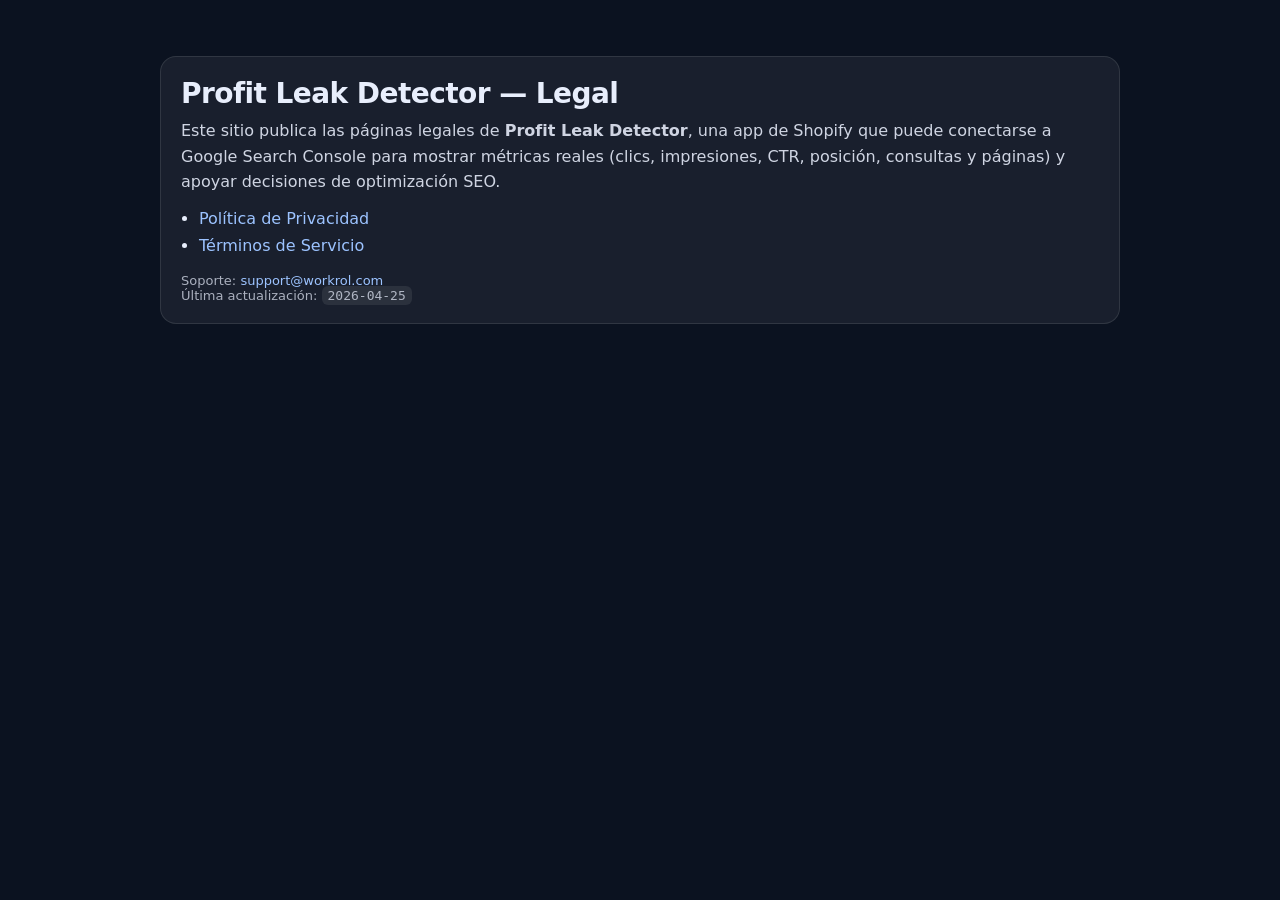
==== index.html @ 9bccf67a "Initial legal pages Made-with: Cursor" ====
<!doctype html>
<html lang="es">
  <head>
    <meta charset="utf-8" />
    <meta name="viewport" content="width=device-width, initial-scale=1" />
    <title>Profit Leak Detector — Legal</title>
    <meta name="description" content="Páginas legales de Profit Leak Detector (Shopify app)." />
    <style>
      :root { color-scheme: light; }
      body { font-family: ui-sans-serif, system-ui, -apple-system, Segoe UI, Roboto, Arial, sans-serif; margin: 0; background: #0b1220; color: #e8eefc; }
      .wrap { max-width: 960px; margin: 0 auto; padding: 56px 20px; }
      .card { background: rgba(255,255,255,0.06); border: 1px solid rgba(255,255,255,0.10); border-radius: 16px; padding: 20px; }
      a { color: #9cc3ff; text-decoration: none; }
      a:hover { text-decoration: underline; }
      h1 { font-size: 28px; margin: 0 0 8px; letter-spacing: -0.02em; }
      p { margin: 0 0 14px; line-height: 1.6; color: rgba(232,238,252,0.88); }
      ul { margin: 12px 0 0; padding-left: 18px; }
      li { margin: 8px 0; }
      .muted { color: rgba(232,238,252,0.70); font-size: 13px; }
      .footer { margin-top: 18px; }
      code { background: rgba(255,255,255,0.08); padding: 2px 6px; border-radius: 6px; }
    </style>
  </head>
  <body>
    <div class="wrap">
      <div class="card">
        <h1>Profit Leak Detector — Legal</h1>
        <p>
          Este sitio publica las páginas legales de <strong>Profit Leak Detector</strong>, una app de Shopify que
          puede conectarse a Google Search Console para mostrar métricas reales (clics, impresiones, CTR, posición, consultas y páginas)
          y apoyar decisiones de optimización SEO.
        </p>
        <ul>
          <li><a href="./privacy.html">Política de Privacidad</a></li>
          <li><a href="./terms.html">Términos de Servicio</a></li>
        </ul>
        <div class="footer muted">
          Soporte: <a href="mailto:support@workrol.com">support@workrol.com</a><br />
          Última actualización: <code>2026-04-25</code>
        </div>
      </div>
    </div>
  </body>
</html>
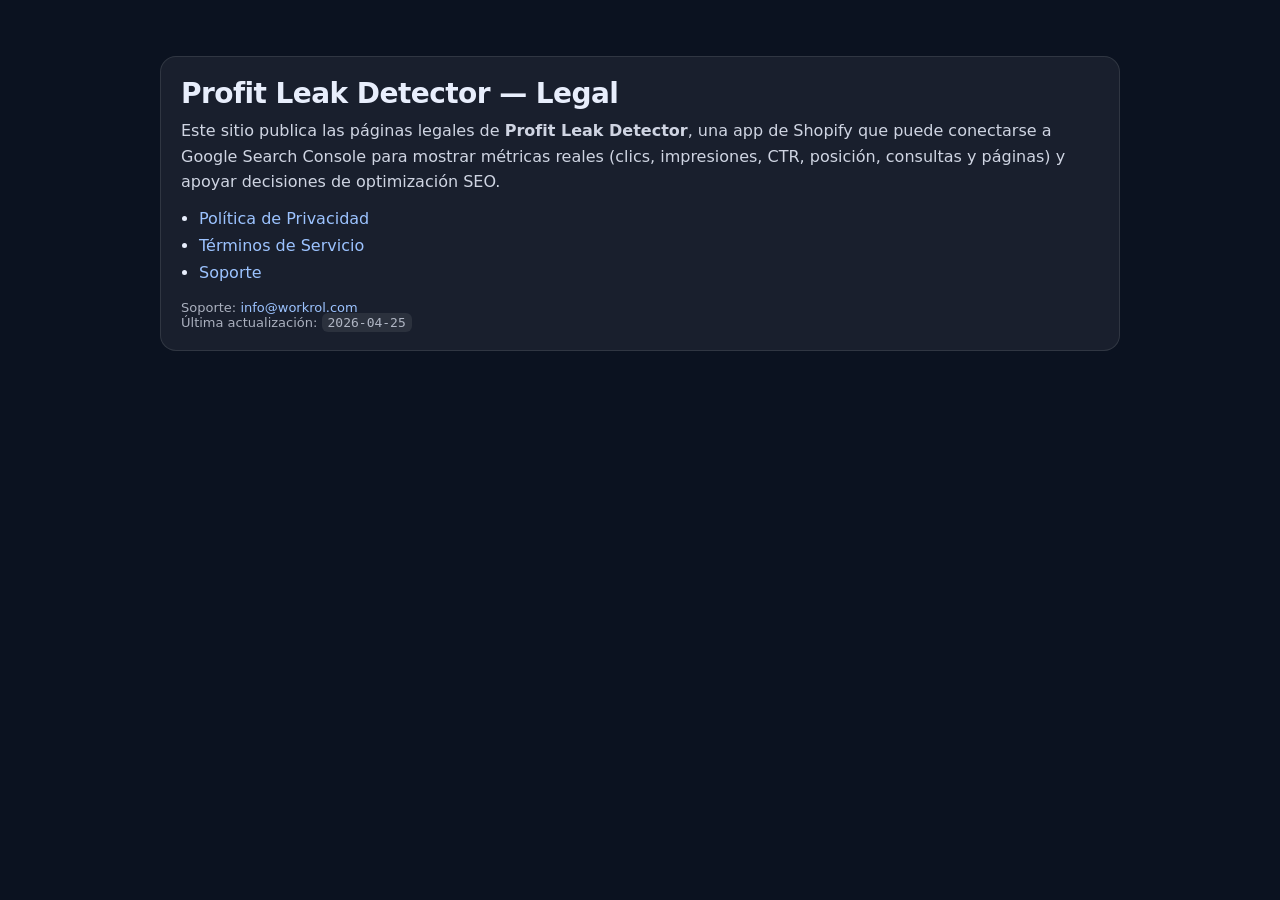
==== commit 2461f3ce: "Update support email and add support page Made-with: Cursor" ====
--- a/index.html
+++ b/index.html
@@ -33,9 +33,10 @@
         <ul>
           <li><a href="./privacy.html">Política de Privacidad</a></li>
           <li><a href="./terms.html">Términos de Servicio</a></li>
+          <li><a href="./support.html">Soporte</a></li>
         </ul>
         <div class="footer muted">
-          Soporte: <a href="mailto:support@workrol.com">support@workrol.com</a><br />
+          Soporte: <a href="mailto:info@workrol.com">info@workrol.com</a><br />
           Última actualización: <code>2026-04-25</code>
         </div>
       </div>
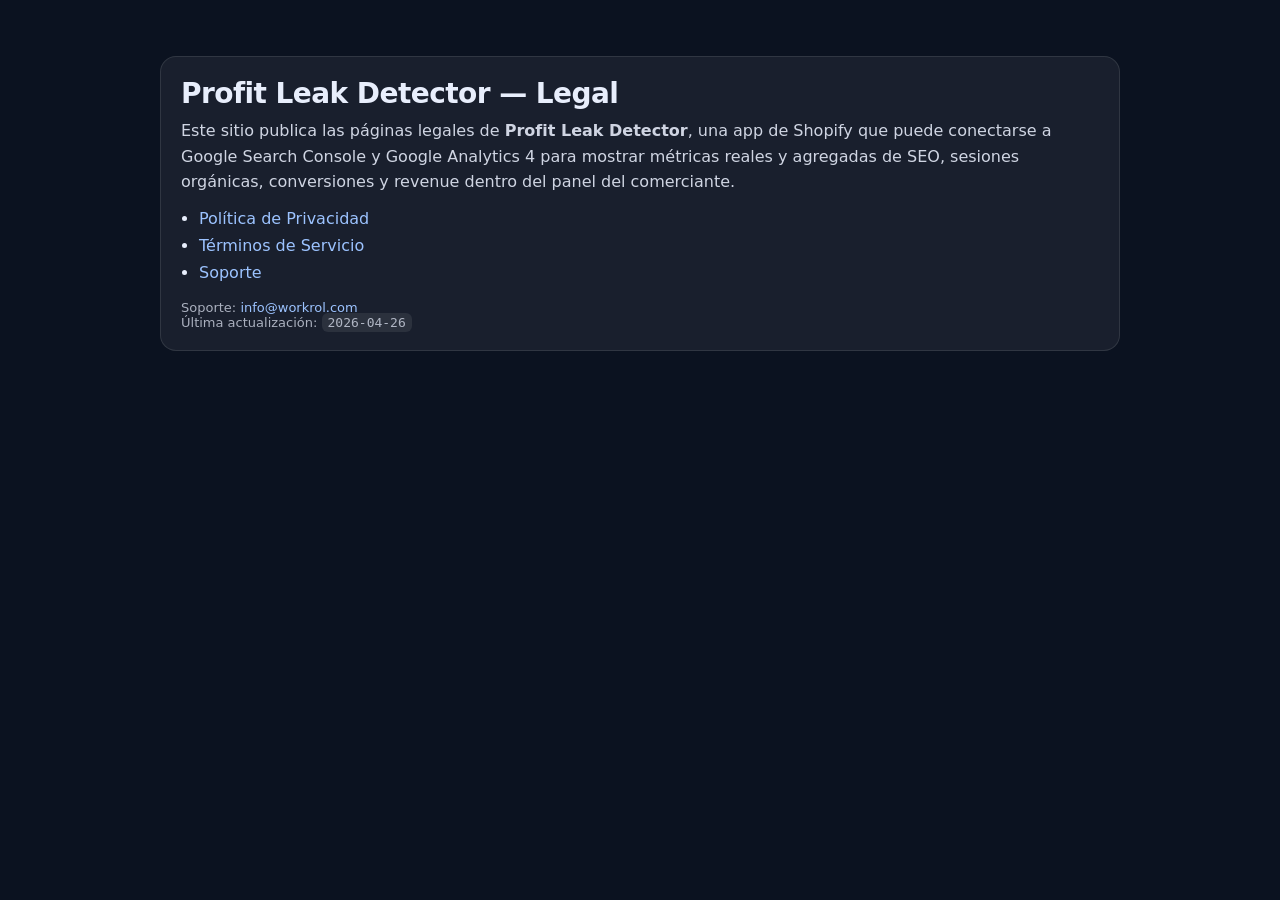
==== commit ee07e381: "Update legal pages for Google Analytics access Made-with: Cursor" ====
--- a/index.html
+++ b/index.html
@@ -27,8 +27,8 @@
         <h1>Profit Leak Detector — Legal</h1>
         <p>
           Este sitio publica las páginas legales de <strong>Profit Leak Detector</strong>, una app de Shopify que
-          puede conectarse a Google Search Console para mostrar métricas reales (clics, impresiones, CTR, posición, consultas y páginas)
-          y apoyar decisiones de optimización SEO.
+          puede conectarse a Google Search Console y Google Analytics 4 para mostrar métricas reales y agregadas
+          de SEO, sesiones orgánicas, conversiones y revenue dentro del panel del comerciante.
         </p>
         <ul>
           <li><a href="./privacy.html">Política de Privacidad</a></li>
@@ -37,7 +37,7 @@
         </ul>
         <div class="footer muted">
           Soporte: <a href="mailto:info@workrol.com">info@workrol.com</a><br />
-          Última actualización: <code>2026-04-25</code>
+          Última actualización: <code>2026-04-26</code>
         </div>
       </div>
     </div>
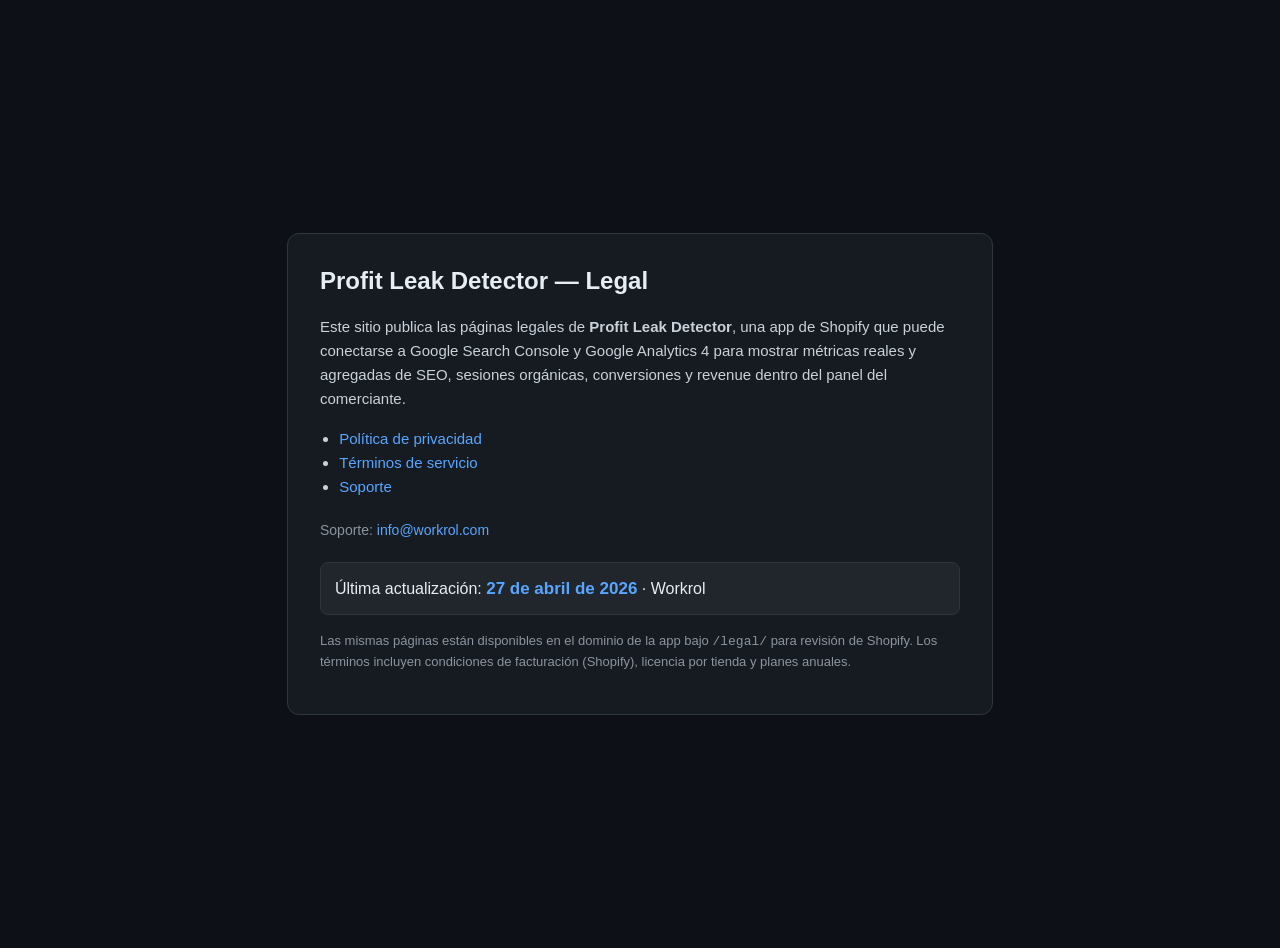
==== commit 1114206a: "Update legal pages for Shopify review Made-with: Cursor" ====
--- a/index.html
+++ b/index.html
@@ -1,45 +1,67 @@
-<!doctype html>
+<!DOCTYPE html>
+<!-- Origen: repo Profit-Leak-Detector → backend/public/legal/index.html
+     Si legal.workrol.com muestra otra fecha, el servidor NO está usando este archivo:
+     súbelo por FTP/cPanel al docroot del subdominio legal (reemplaza index.html). -->
 <html lang="es">
-  <head>
-    <meta charset="utf-8" />
-    <meta name="viewport" content="width=device-width, initial-scale=1" />
-    <title>Profit Leak Detector — Legal</title>
-    <meta name="description" content="Páginas legales de Profit Leak Detector (Shopify app)." />
-    <style>
-      :root { color-scheme: light; }
-      body { font-family: ui-sans-serif, system-ui, -apple-system, Segoe UI, Roboto, Arial, sans-serif; margin: 0; background: #0b1220; color: #e8eefc; }
-      .wrap { max-width: 960px; margin: 0 auto; padding: 56px 20px; }
-      .card { background: rgba(255,255,255,0.06); border: 1px solid rgba(255,255,255,0.10); border-radius: 16px; padding: 20px; }
-      a { color: #9cc3ff; text-decoration: none; }
-      a:hover { text-decoration: underline; }
-      h1 { font-size: 28px; margin: 0 0 8px; letter-spacing: -0.02em; }
-      p { margin: 0 0 14px; line-height: 1.6; color: rgba(232,238,252,0.88); }
-      ul { margin: 12px 0 0; padding-left: 18px; }
-      li { margin: 8px 0; }
-      .muted { color: rgba(232,238,252,0.70); font-size: 13px; }
-      .footer { margin-top: 18px; }
-      code { background: rgba(255,255,255,0.08); padding: 2px 6px; border-radius: 6px; }
-    </style>
-  </head>
-  <body>
-    <div class="wrap">
-      <div class="card">
-        <h1>Profit Leak Detector — Legal</h1>
-        <p>
-          Este sitio publica las páginas legales de <strong>Profit Leak Detector</strong>, una app de Shopify que
-          puede conectarse a Google Search Console y Google Analytics 4 para mostrar métricas reales y agregadas
-          de SEO, sesiones orgánicas, conversiones y revenue dentro del panel del comerciante.
-        </p>
-        <ul>
-          <li><a href="./privacy.html">Política de Privacidad</a></li>
-          <li><a href="./terms.html">Términos de Servicio</a></li>
-          <li><a href="./support.html">Soporte</a></li>
-        </ul>
-        <div class="footer muted">
-          Soporte: <a href="mailto:info@workrol.com">info@workrol.com</a><br />
-          Última actualización: <code>2026-04-26</code>
-        </div>
-      </div>
-    </div>
-  </body>
+<head>
+<meta charset="UTF-8">
+<meta name="viewport" content="width=device-width, initial-scale=1.0" />
+<meta http-equiv="Cache-Control" content="no-cache, no-store, must-revalidate" />
+<meta http-equiv="Pragma" content="no-cache" />
+<title>Profit Leak Detector — Legal</title>
+<style>
+  :root { color-scheme: dark; }
+  body {
+    font-family: -apple-system, BlinkMacSystemFont, "Segoe UI", Roboto, sans-serif;
+    margin: 0;
+    min-height: 100vh;
+    background: #0d1117;
+    color: #e6edf3;
+    line-height: 1.6;
+    display: flex;
+    align-items: center;
+    justify-content: center;
+    padding: 24px;
+  }
+  .card {
+    max-width: 640px;
+    background: #161b22;
+    border: 1px solid #30363d;
+    border-radius: 12px;
+    padding: 28px 32px;
+  }
+  h1 { font-size: 24px; margin: 0 0 12px; font-weight: 600; }
+  p, li { font-size: 15px; color: #c9d1d9; }
+  .muted { color: #8b949e; font-size: 14px; margin-top: 20px; }
+  .fecha-box {
+    margin-top: 20px; padding: 12px 14px; background: #21262d; border: 1px solid #30363d;
+    border-radius: 8px; font-size: 16px; color: #e6edf3;
+  }
+  .fecha-box strong { color: #58a6ff; font-size: 17px; }
+  a { color: #58a6ff; text-decoration: none; }
+  a:hover { text-decoration: underline; }
+  ul { padding-left: 1.2em; margin: 16px 0; }
+  code { font-size: 13px; color: #8b949e; }
+</style>
+</head>
+<body>
+<div class="card">
+  <h1>Profit Leak Detector — Legal</h1>
+  <p>
+    Este sitio publica las páginas legales de <strong>Profit Leak Detector</strong>, una app de Shopify que puede conectarse a Google Search Console y Google Analytics 4 para mostrar métricas reales y agregadas de SEO, sesiones orgánicas, conversiones y revenue dentro del panel del comerciante.
+  </p>
+  <ul>
+    <li><a href="privacy.html">Política de privacidad</a></li>
+    <li><a href="terms.html">Términos de servicio</a></li>
+    <li><a href="support.html">Soporte</a></li>
+  </ul>
+  <p class="muted">Soporte: <a href="mailto:info@workrol.com">info@workrol.com</a></p>
+  <div class="fecha-box" id="ultima-actualizacion">
+    Última actualización: <strong>27 de abril de 2026</strong> · Workrol
+  </div>
+  <p class="muted" style="font-size: 13px; margin-top: 16px;">
+    Las mismas páginas están disponibles en el dominio de la app bajo <code>/legal/</code> para revisión de Shopify. Los términos incluyen condiciones de facturación (Shopify), licencia por tienda y planes anuales.
+  </p>
+</div>
+</body>
 </html>
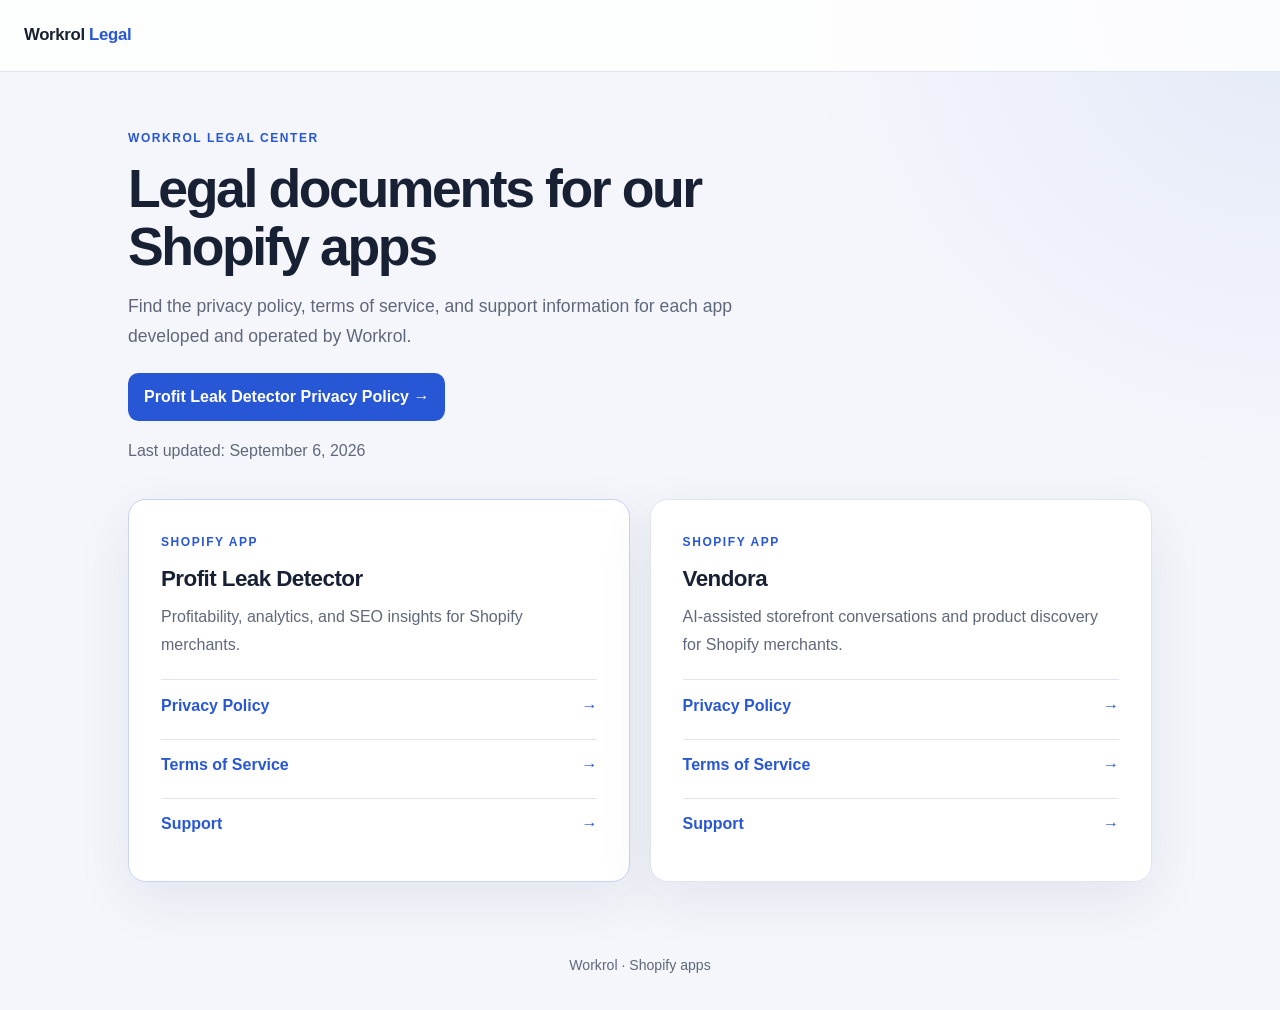
==== commit 2e9aeb9f: "Restructure Workrol legal pages by app" ====
--- a/index.html
+++ b/index.html
@@ -1,67 +1,57 @@
 <!DOCTYPE html>
-<!-- Origen: repo Profit-Leak-Detector → backend/public/legal/index.html
-     Si legal.workrol.com muestra otra fecha, el servidor NO está usando este archivo:
-     súbelo por FTP/cPanel al docroot del subdominio legal (reemplaza index.html). -->
-<html lang="es">
+<html lang="en">
 <head>
 <meta charset="UTF-8">
-<meta name="viewport" content="width=device-width, initial-scale=1.0" />
-<meta http-equiv="Cache-Control" content="no-cache, no-store, must-revalidate" />
-<meta http-equiv="Pragma" content="no-cache" />
-<title>Profit Leak Detector — Legal</title>
-<style>
-  :root { color-scheme: dark; }
-  body {
-    font-family: -apple-system, BlinkMacSystemFont, "Segoe UI", Roboto, sans-serif;
-    margin: 0;
-    min-height: 100vh;
-    background: #0d1117;
-    color: #e6edf3;
-    line-height: 1.6;
-    display: flex;
-    align-items: center;
-    justify-content: center;
-    padding: 24px;
-  }
-  .card {
-    max-width: 640px;
-    background: #161b22;
-    border: 1px solid #30363d;
-    border-radius: 12px;
-    padding: 28px 32px;
-  }
-  h1 { font-size: 24px; margin: 0 0 12px; font-weight: 600; }
-  p, li { font-size: 15px; color: #c9d1d9; }
-  .muted { color: #8b949e; font-size: 14px; margin-top: 20px; }
-  .fecha-box {
-    margin-top: 20px; padding: 12px 14px; background: #21262d; border: 1px solid #30363d;
-    border-radius: 8px; font-size: 16px; color: #e6edf3;
-  }
-  .fecha-box strong { color: #58a6ff; font-size: 17px; }
-  a { color: #58a6ff; text-decoration: none; }
-  a:hover { text-decoration: underline; }
-  ul { padding-left: 1.2em; margin: 16px 0; }
-  code { font-size: 13px; color: #8b949e; }
-</style>
+<meta name="viewport" content="width=device-width, initial-scale=1.0">
+<title>Workrol Legal · Privacy, Terms and Support</title>
+<meta name="description" content="Privacy policies, terms of service, and support information for Shopify apps operated by Workrol.">
+<link rel="stylesheet" href="assets/legal.css">
 </head>
 <body>
-<div class="card">
-  <h1>Profit Leak Detector — Legal</h1>
-  <p>
-    Este sitio publica las páginas legales de <strong>Profit Leak Detector</strong>, una app de Shopify que puede conectarse a Google Search Console y Google Analytics 4 para mostrar métricas reales y agregadas de SEO, sesiones orgánicas, conversiones y revenue dentro del panel del comerciante.
-  </p>
-  <ul>
-    <li><a href="privacy.html">Política de privacidad</a></li>
-    <li><a href="terms.html">Términos de servicio</a></li>
-    <li><a href="support.html">Soporte</a></li>
-  </ul>
-  <p class="muted">Soporte: <a href="mailto:info@workrol.com">info@workrol.com</a></p>
-  <div class="fecha-box" id="ultima-actualizacion">
-    Última actualización: <strong>27 de abril de 2026</strong> · Workrol
-  </div>
-  <p class="muted" style="font-size: 13px; margin-top: 16px;">
-    Las mismas páginas están disponibles en el dominio de la app bajo <code>/legal/</code> para revisión de Shopify. Los términos incluyen condiciones de facturación (Shopify), licencia por tienda y planes anuales.
-  </p>
-</div>
+<a class="skip-link" href="#main-content">Skip to content</a>
+<header class="site-header">
+  <a class="brand" href="./" aria-current="page">Workrol <span>Legal</span></a>
+</header>
+<main id="main-content" class="index-shell">
+  <section class="index-intro" aria-labelledby="page-title">
+    <p class="eyebrow">Workrol legal center</p>
+    <h1 id="page-title">Legal documents for our Shopify apps</h1>
+    <p>Find the privacy policy, terms of service, and support information for each app developed and operated by Workrol.</p>
+    <a class="primary-policy-link" href="profit-leak-detector/privacy/">Profit Leak Detector Privacy Policy →</a>
+    <p class="updated">Last updated: September 6, 2026</p>
+  </section>
+
+  <section aria-labelledby="apps-title">
+    <h2 id="apps-title" class="visually-hidden">Workrol apps</h2>
+    <div class="apps-grid">
+      <article class="app-card">
+        <p class="app-label">Shopify app</p>
+        <h2>Profit Leak Detector</h2>
+        <p class="app-description">Profitability, analytics, and SEO insights for Shopify merchants.</p>
+        <nav aria-label="Profit Leak Detector legal documents">
+          <ul class="document-links">
+            <li><a href="profit-leak-detector/privacy/">Privacy Policy</a></li>
+            <li><a href="profit-leak-detector/terms/">Terms of Service</a></li>
+            <li><a href="profit-leak-detector/support/">Support</a></li>
+          </ul>
+        </nav>
+      </article>
+
+      <article class="app-card">
+        <p class="app-label">Shopify app</p>
+        <h2>Vendora</h2>
+        <p class="app-description">AI-assisted storefront conversations and product discovery for Shopify merchants.</p>
+        <nav aria-label="Vendora legal documents">
+          <ul class="document-links">
+            <li><a href="vendora/privacy/">Privacy Policy</a></li>
+            <li><a href="vendora/terms/">Terms of Service</a></li>
+            <li><a href="vendora/support/">Support</a></li>
+          </ul>
+        </nav>
+      </article>
+    </div>
+  </section>
+</main>
+<footer class="site-footer">Workrol · Shopify apps</footer>
 </body>
 </html>
--- a/assets/legal.css
+++ b/assets/legal.css
@@ -0,0 +1,360 @@
+:root {
+  color-scheme: light;
+  --ink: #182033;
+  --muted: #5f687a;
+  --accent: #2857d6;
+  --accent-strong: #183ca0;
+  --paper: #ffffff;
+  --canvas: #f4f6fb;
+  --soft: #eef2ff;
+  --line: #dfe4ef;
+  --shadow: 0 18px 55px rgba(31, 43, 72, 0.08);
+  font-family: Inter, ui-sans-serif, -apple-system, BlinkMacSystemFont, "Segoe UI", sans-serif;
+  font-synthesis: none;
+}
+
+* {
+  box-sizing: border-box;
+}
+
+html {
+  scroll-behavior: smooth;
+}
+
+body {
+  margin: 0;
+  min-height: 100vh;
+  background:
+    radial-gradient(circle at top right, rgba(40, 87, 214, 0.08), transparent 30rem),
+    var(--canvas);
+  color: var(--ink);
+  font-size: 1rem;
+  line-height: 1.7;
+}
+
+a {
+  color: var(--accent);
+  text-underline-offset: 0.18em;
+  text-decoration-thickness: 0.08em;
+}
+
+a:hover {
+  color: var(--accent-strong);
+}
+
+a:focus-visible {
+  border-radius: 0.2rem;
+  outline: 3px solid rgba(40, 87, 214, 0.28);
+  outline-offset: 3px;
+}
+
+.skip-link {
+  position: fixed;
+  z-index: 10;
+  top: 0.75rem;
+  left: 0.75rem;
+  padding: 0.65rem 0.9rem;
+  border-radius: 0.5rem;
+  background: var(--ink);
+  color: #fff;
+  transform: translateY(-150%);
+}
+
+.skip-link:focus {
+  transform: translateY(0);
+}
+
+.site-header {
+  display: flex;
+  align-items: center;
+  min-height: 4.5rem;
+  padding: 0 1.5rem;
+  border-bottom: 1px solid rgba(223, 228, 239, 0.9);
+  background: rgba(255, 255, 255, 0.86);
+}
+
+.brand {
+  color: var(--ink);
+  font-size: 1.05rem;
+  font-weight: 760;
+  letter-spacing: -0.02em;
+  text-decoration: none;
+}
+
+.brand span {
+  color: var(--accent);
+  font-weight: 600;
+}
+
+.page-shell,
+.index-shell {
+  width: min(100% - 2rem, 52rem);
+  margin: 0 auto;
+  padding: 3.5rem 0 4.5rem;
+}
+
+.index-shell {
+  width: min(100% - 2rem, 64rem);
+}
+
+.legal-document,
+.app-card,
+.stub-card {
+  border: 1px solid var(--line);
+  border-radius: 1.1rem;
+  background: var(--paper);
+  box-shadow: var(--shadow);
+}
+
+.legal-document {
+  padding: clamp(1.5rem, 5vw, 3.5rem);
+}
+
+.legal-document h1,
+.index-intro h1 {
+  margin: 0.75rem 0 0.3rem;
+  font-size: clamp(2rem, 6vw, 3.35rem);
+  line-height: 1.08;
+  letter-spacing: -0.045em;
+}
+
+.legal-document h2 {
+  margin: 2.4rem 0 0.55rem;
+  padding-top: 0.5rem;
+  color: var(--ink);
+  font-size: 1.22rem;
+  line-height: 1.35;
+  letter-spacing: -0.015em;
+}
+
+.legal-document h3 {
+  margin: 1.8rem 0 0.45rem;
+  font-size: 1.05rem;
+}
+
+.legal-document p,
+.legal-document li {
+  font-size: 1rem;
+}
+
+.legal-document ul,
+.legal-document ol {
+  padding-left: 1.35rem;
+}
+
+.legal-document code {
+  padding: 0.12rem 0.35rem;
+  border-radius: 0.3rem;
+  background: var(--soft);
+  font-size: 0.86em;
+}
+
+.legal-document hr {
+  border: 0 !important;
+  border-top: 1px solid var(--line) !important;
+}
+
+.muted,
+.updated,
+.site-footer {
+  color: var(--muted);
+}
+
+.back-link {
+  display: inline-flex;
+  margin-bottom: 0.8rem;
+  font-size: 0.92rem;
+  font-weight: 650;
+}
+
+.legal-document .card {
+  margin: 1.25rem 0;
+  padding: 1.25rem;
+  border: 1px solid var(--line);
+  border-radius: 0.8rem;
+  background: var(--soft);
+}
+
+.placeholder {
+  padding: 1rem 1.1rem;
+  border: 1px dashed #a9b8e8;
+  border-radius: 0.7rem;
+  background: #f8f9ff;
+  color: var(--accent-strong);
+  font-family: ui-monospace, SFMono-Regular, Menlo, Consolas, monospace;
+  font-size: 0.94rem !important;
+}
+
+.index-intro {
+  max-width: 46rem;
+  margin-bottom: 2.2rem;
+}
+
+.eyebrow,
+.app-label {
+  margin: 0;
+  color: var(--accent);
+  font-size: 0.75rem;
+  font-weight: 780;
+  letter-spacing: 0.13em;
+  text-transform: uppercase;
+}
+
+.index-intro > p:not(.eyebrow):not(.updated) {
+  max-width: 42rem;
+  margin: 1rem 0;
+  color: var(--muted);
+  font-size: 1.1rem;
+}
+
+.primary-policy-link {
+  display: inline-flex;
+  align-items: center;
+  min-height: 2.75rem;
+  margin-top: 0.3rem;
+  padding: 0.65rem 1rem;
+  border-radius: 0.65rem;
+  background: var(--accent);
+  color: #fff;
+  font-weight: 720;
+  text-decoration: none;
+}
+
+.primary-policy-link:hover {
+  background: var(--accent-strong);
+  color: #fff;
+}
+
+.apps-grid {
+  display: grid;
+  grid-template-columns: repeat(2, minmax(0, 1fr));
+  gap: 1.2rem;
+}
+
+.app-card {
+  padding: clamp(1.35rem, 4vw, 2rem);
+}
+
+.app-card:first-child {
+  border-color: #c8d3f3;
+}
+
+.app-card h2 {
+  margin: 0.45rem 0 0.35rem;
+  font-size: 1.4rem;
+  letter-spacing: -0.025em;
+}
+
+.app-description {
+  min-height: 3.4rem;
+  margin: 0;
+  color: var(--muted);
+}
+
+.document-links {
+  display: grid;
+  gap: 0.55rem;
+  margin: 1.35rem 0 0;
+  padding: 0;
+  list-style: none;
+}
+
+.document-links a {
+  display: flex;
+  justify-content: space-between;
+  gap: 1rem;
+  padding: 0.7rem 0;
+  border-top: 1px solid var(--line);
+  font-weight: 650;
+  text-decoration: none;
+}
+
+.document-links a::after {
+  content: "→";
+}
+
+.site-footer {
+  padding: 0 1rem 2rem;
+  text-align: center;
+  font-size: 0.88rem;
+}
+
+.stub-page {
+  display: grid;
+  min-height: 100vh;
+  place-items: center;
+  padding: 1rem;
+}
+
+.stub-card {
+  width: min(100%, 36rem);
+  padding: clamp(1.5rem, 5vw, 2.5rem);
+  text-align: center;
+}
+
+.stub-card h1 {
+  margin-top: 0;
+  font-size: clamp(1.65rem, 5vw, 2.2rem);
+}
+
+.visually-hidden {
+  position: absolute;
+  width: 1px;
+  height: 1px;
+  padding: 0;
+  margin: -1px;
+  overflow: hidden;
+  clip: rect(0, 0, 0, 0);
+  white-space: nowrap;
+  border: 0;
+}
+
+@media (max-width: 42rem) {
+  .site-header {
+    min-height: 4rem;
+    padding: 0 1rem;
+  }
+
+  .page-shell,
+  .index-shell {
+    width: min(100% - 1.25rem, 52rem);
+    padding: 1.5rem 0 3rem;
+  }
+
+  .legal-document {
+    border-radius: 0.85rem;
+    padding: 1.3rem;
+  }
+
+  .apps-grid {
+    grid-template-columns: 1fr;
+  }
+
+  .app-description {
+    min-height: auto;
+  }
+}
+
+@media print {
+  body {
+    background: #fff;
+  }
+
+  .site-header,
+  .back-link,
+  .site-footer,
+  .skip-link {
+    display: none;
+  }
+
+  .page-shell {
+    width: 100%;
+    padding: 0;
+  }
+
+  .legal-document {
+    border: 0;
+    box-shadow: none;
+    padding: 0;
+  }
+}
